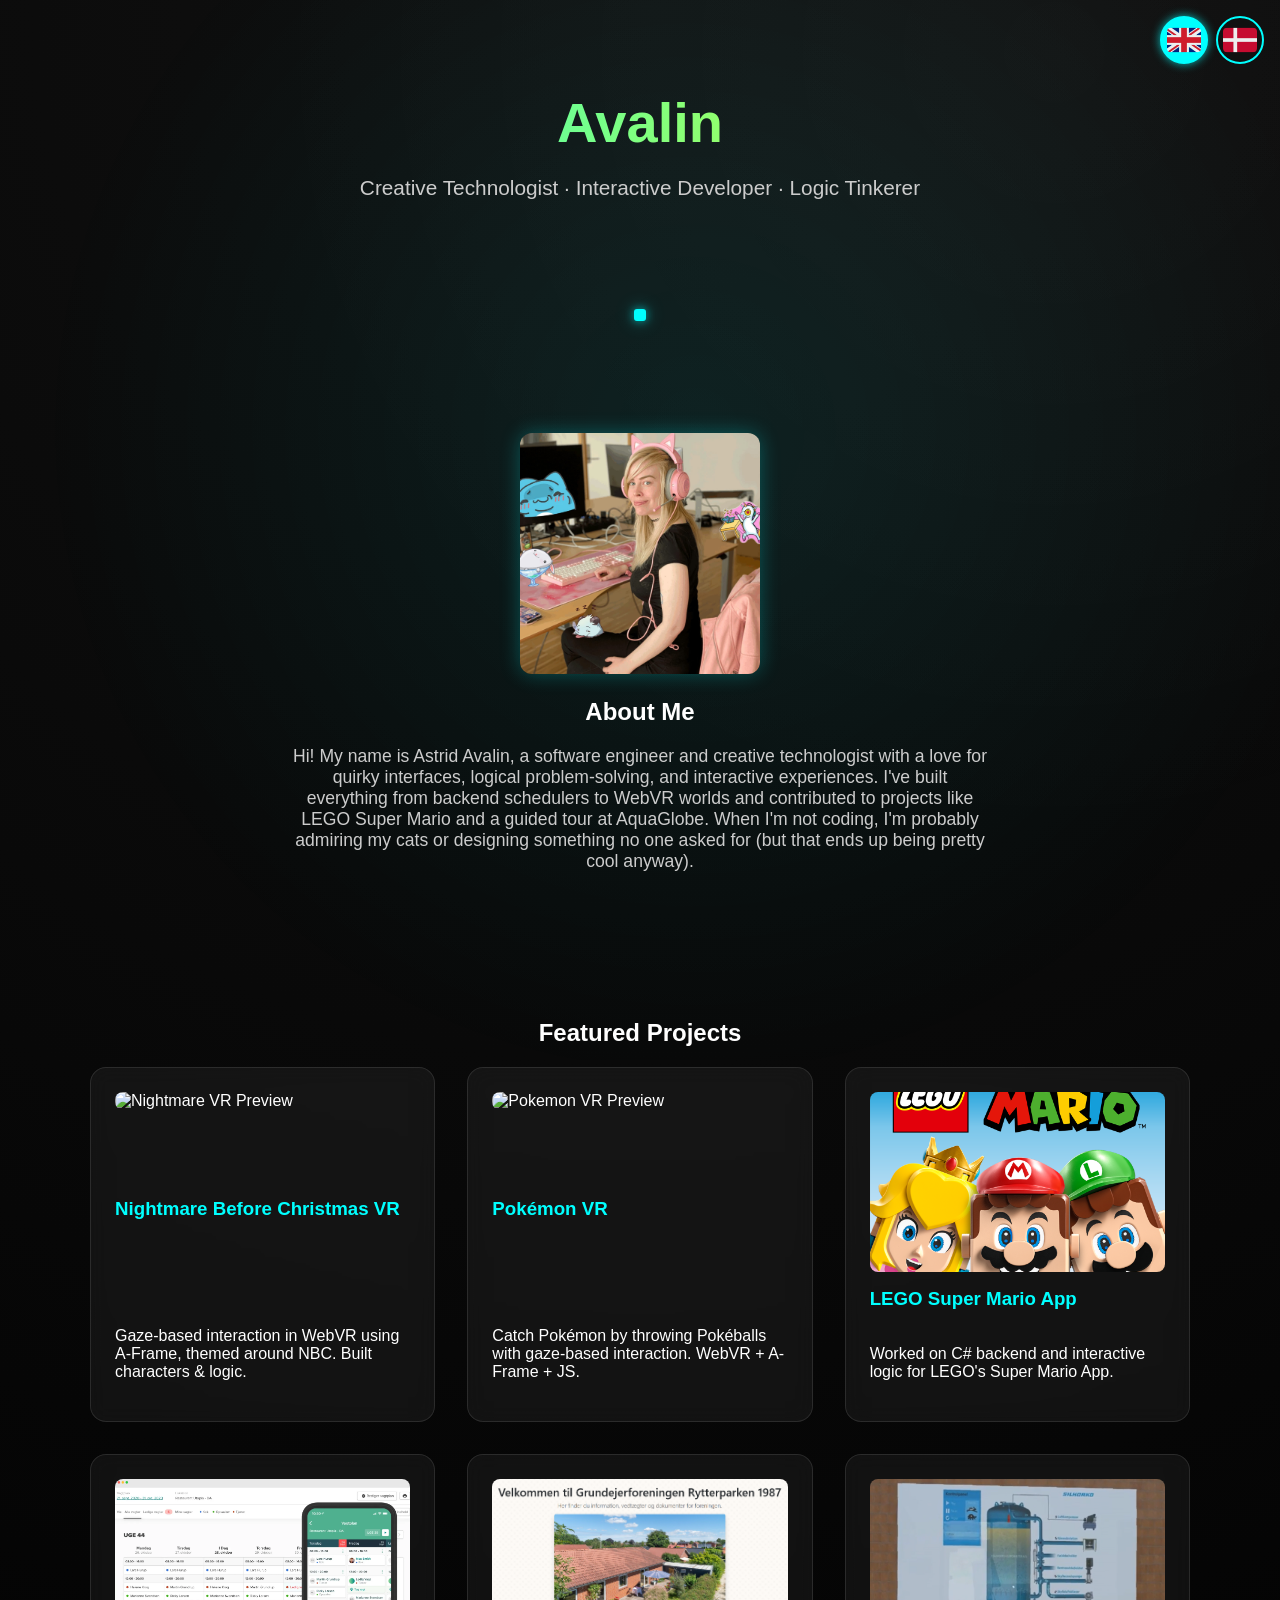
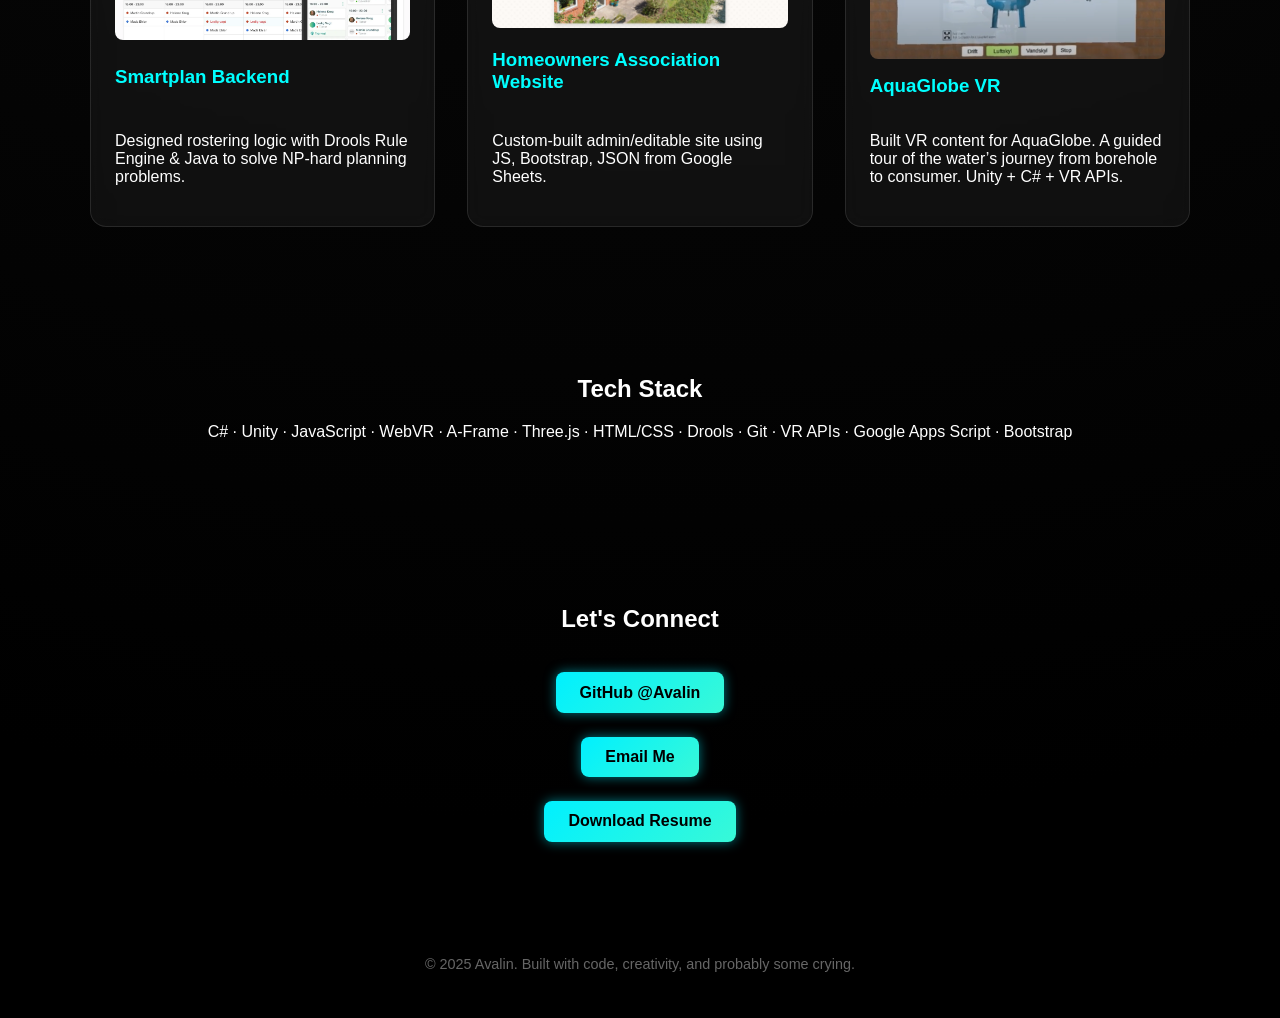
==== index.html @ 0e8fc6f9 "-" ====
<!DOCTYPE html>
<html lang="en">
  <head>
    <meta charset="UTF-8" />
    <title>Avalin | Creative Technologist</title>
    <link href="https://unpkg.com/aos@2.3.1/dist/aos.css" rel="stylesheet" />
    <link rel="stylesheet" href="styles.css" />
  </head>
  <body>
    <div class="lang-toggle-container">
      <button class="lang-btn" id="btn-en" data-lang="en">
        <img src="images/flags/en.png" alt="English" />
      </button>
      <button class="lang-btn" id="btn-da" data-lang="da">
        <img src="images/flags/da.png" alt="Danish" />
      </button>
    </div>

    <div id="content" data-aos="fade-down">
      <h1 data-i18n="name">Avalin</h1>
      <p class="tagline" data-i18n="tagline">Creative Technologist · Interactive Developer · Logic Tinkerer</p>
    </div>

    <div class="glow-divider" data-aos="fade-up"></div>

    <section class="about" data-aos="fade-up">
      <div class="about-flex">
        <div class="about-photo-wrapper">
          <img src="images/me.jpg" alt="Avalin at her setup" class="about-photo" />
        </div>
        <div class="about-text">
          <h2 data-i18n="about_title">About Me</h2>
          <p data-i18n="about_text">
            I'm Avalin — a creative technologist with a love for weird interfaces, logical problem-solving,
            and immersive experiences. I’ve built everything from backend schedulers to WebVR worlds and
            contributed to projects like LEGO Super Mario and AquaGlobe. When I’m not coding, I’m probably
            admiring cats or designing something nobody asked for (but everyone will secretly love).
          </p>
        </div>
      </div>
    </section>

    <section data-aos="fade-up">
      <h2 style="text-align:center;" data-i18n="projects_title">Featured Projects</h2>
      <div class="project-grid">
        <div class="project-card" data-aos="zoom-in">
          <img src="images/projects/nbfc.gif" alt="Nightmare VR Preview">
          <h3 data-i18n="project_nbfc_title">Nightmare Before Christmas VR</h3>
          <p data-i18n="project_nbfc_desc">Gaze-based interaction in WebVR using A-Frame, themed around NBC. Built characters & logic.</p>
        </div>
        <div class="project-card" data-aos="zoom-in">
          <img src="images/projects/pokemon.gif" alt="Pokemon VR Preview">
          <h3 data-i18n="project_pokemon_title">Pokémon VR</h3>
          <p data-i18n="project_pokemon_desc">Catch Pokémon by throwing Pokéballs with gaze-based interaction. WebVR + A-Frame + JS.</p>
        </div>
        <div class="project-card" onclick="window.open('https://www.amazon.com/gp/product/B08CNKKS9G', '_blank')" data-aos="zoom-in">
          <img src="images/projects/lego-super-mario.png" alt="LEGO Preview">
          <h3 data-i18n="project_lego_title">LEGO Super Mario App</h3>
          <p data-i18n="project_lego_desc">Worked on C# backend and interactive logic for LEGO's Super Mario App.</p>
        </div>
        <div class="project-card" onclick="window.open('https://smartplan.dk/', '_blank')" data-aos="zoom-in">
          <img src="images/projects/smartplan.png" alt="Smartplan Preview">
          <h3 data-i18n="project_smartplan_title">Smartplan Backend</h3>
          <p data-i18n="project_smartplan_desc">Designed rostering logic with Drools Rule Engine & Java to solve NP-hard planning problems.</p>
        </div>
        <div class="project-card" onclick="window.open('https://www.rytterpark.dk', '_blank')" data-aos="zoom-in">
          <img src="images/projects/rytterpark.png" alt="Rytterpark Preview">
          <h3 data-i18n="project_rytterpark_title">Homeowners Association Website</h3>
          <p data-i18n="project_rytterpark_desc">Custom-built admin/editable site using JS, Bootstrap, JSON from Google Sheets.</p>
        </div>
        <div class="project-card" onclick="window.open('https://www.via.dk/uddannelser/softwareingenioer/kate-og-astrid-softwareingenioer', '_blank')" data-aos="zoom-in">
          <img src="images/projects/aquaglobe.png" alt="AquaGlobe Preview">
          <h3 data-i18n="project_aquaglobe_title">AquaGlobe VR</h3>
          <p data-i18n="project_aquaglobe_desc">Built VR content for AquaGlobe. A guided tour of the water’s journey from borehole to consumer. Unity + C# + VR APIs.</p>
        </div>
      </div>
    </section>

    <section class="tech-stack" data-aos="fade-up">
      <h2 data-i18n="tech_title">Tech Stack</h2>
      <p data-i18n="tech_list">C# · Unity · JavaScript · WebVR · A-Frame · Three.js · HTML/CSS · Drools · Git · VR APIs · Google Apps Script · Bootstrap</p>
    </section>

    <section class="connect" data-aos="fade-up">
      <h2 data-i18n="connect_title">Let's Connect</h2>
      <a href="https://github.com/Avalin" class="resume-btn" target="_blank" data-i18n="github">GitHub @Avalin</a>
      <a href="mailto:astridavalin@gmail.com" class="resume-btn" data-i18n="email">Email Me</a>
      <a href="documents/CV.pdf" class="resume-btn" download data-i18n="resume">Download Resume</a>
    </section>

    <footer>
      <p data-i18n="footer">© 2025 Avalin. Built with code, creativity, and probably some crying.</p>
    </footer>

    <script src="https://cdnjs.cloudflare.com/ajax/libs/three.js/r128/three.min.js"></script>
    <script src="https://unpkg.com/aos@2.3.1/dist/aos.js"></script>
    <script src="main.js"></script>
    <script src="locale.js"></script>
  </body>
</html>
---- styles.css ----
html, body {
    margin: 0;
    padding: 0;
    min-height: 100vh;
    font-family: 'Segoe UI', sans-serif;
    background: radial-gradient(circle at top, #101010 0%, #000 90%);
    color: white;
    overflow-x: hidden;
    scroll-behavior: smooth;
    position: relative;
  }
  
  body::before {
    content: "";
    position: fixed;
    top: -200px;
    left: -200px;
    width: 140%;
    height: 140%;
    background: radial-gradient(circle at center, rgba(0, 255, 255, 0.08), transparent 60%),
                radial-gradient(circle at 70% 20%, rgba(255, 255, 255, 0.03), transparent 50%);
    pointer-events: none;
    z-index: 0;
    animation: slowGlow 20s infinite alternate ease-in-out;
  }
  
  @keyframes slowGlow {
    0% { transform: scale(1) rotate(0deg); }
    100% { transform: scale(1.2) rotate(15deg); }
  }
  
  canvas {
    position: fixed;
    top: 0;
    left: 0;
    z-index: 0;
    pointer-events: none;
  }
  
  #content {
    position: relative;
    z-index: 1;
    text-align: center;
    padding: 10vh 2rem 5vh;
  }

  .about-container {
    display: flex;
    flex-direction: row;
    align-items: center;
    justify-content: center;
    gap: 2rem;
    flex-wrap: wrap;
  }
  
  .about-photo {
    width: 240px;
    border-radius: 12px;
    box-shadow: 0 0 20px #0ff4;
  }  

  .glow-divider {
    width: 12px;
    height: 12px;
    margin: 0 auto 3rem;
    background: #0ff;
    border-radius: 3px;
    box-shadow: 0 0 10px #0ff9, 0 0 20px #0ff5;
    animation: bobble 3s ease-in-out infinite alternate;
  }
  
  h1 {
    font-size: 3.5rem;
    margin: 0;
    background: linear-gradient(to right, #0ff, #ff0);
    -webkit-background-clip: text;
    -webkit-text-fill-color: transparent;
  }
  
  p.tagline {
    font-size: 1.3rem;
    color: #ccc;
    margin-bottom: 4rem;
  }
  
  section {
    padding: 4rem 2rem;
    max-width: 1100px;
    margin: 0 auto;
    position: relative;
    z-index: 1;
  }
  
  .project-grid {
    display: grid;
    grid-template-columns: repeat(auto-fit, minmax(280px, 1fr));
    gap: 2rem;
  }
  
  .project-card {
    background: rgba(255, 255, 255, 0.05);
    border: 1px solid rgba(255, 255, 255, 0.1);
    padding: 1.5rem;
    border-radius: 16px;
    transition: transform 0.3s ease, box-shadow 0.3s ease;
    backdrop-filter: blur(10px);
    cursor: pointer;
    display: flex;
    flex-direction: column;
    justify-content: space-between;
  }
  
  .project-card:hover {
    transform: translateY(-6px);
    box-shadow: 0 0 20px #0ff5;
  }
  
  .project-card img {
    width: 100%;
    max-height: 180px;
    object-fit: cover;
    border-radius: 8px;
    margin-bottom: 1rem;
  }
  
  .project-card h3 {
    color: #0ff;
    margin-top: 0;
  }
  
  a {
    color: #0ff;
    text-decoration: none;
  }
  
  .tech-stack, .about {
    text-align: center;
  }
  
  .connect {
    text-align: center;
    display: flex;
    flex-direction: column;
    align-items: center;
    gap: 1rem;
  }
  
  .connect a {
    display: inline-block;
    text-align: center;
  }
  
  .about p {
    max-width: 700px;
    margin: 0 auto;
    font-size: 1.1rem;
    color: #ccc;
  }
  
  .resume-btn {
    background: linear-gradient(135deg, #00f0ff, #38f9d7);
    color: #000;
    padding: 0.7rem 1.5rem;
    border: none;
    border-radius: 8px;
    font-weight: bold;
    cursor: pointer;
    text-decoration: none;
    margin: 0.25rem 0;
    width: fit-content;
    box-shadow: 0 0 12px #00f0ff80;
    transition: background 0.3s ease;
  }
  
  .resume-btn:hover {
    background: linear-gradient(135deg, #38f9d7, #00f0ff);
  }
  
  footer {
    text-align: center;
    padding: 2rem;
    font-size: 0.9rem;
    color: #666;
  }
  
  @media (max-width: 600px) {
    h1 {
      font-size: 2.2rem;
    }
    p.tagline {
      font-size: 1rem;
    }
    .project-card p {
      font-size: 0.9rem;
    }
  }
  
  .lang-toggle-container {
    position: fixed;
    top: 1rem;
    right: 1rem;
    z-index: 10;
    display: flex;
    gap: 0.5rem;
  }
  
  .lang-btn {
    width: 48px;
    height: 48px;
    border-radius: 999px;
    border: 2px solid #0ff;
    background: transparent;
    cursor: pointer;
    padding: 6px;
    display: flex;
    align-items: center;
    justify-content: center;
    transition: all 0.25s ease;
  }
  
  .lang-btn img {
    width: 34px;
    height: 34px;
    object-fit: contain;
  }
  
  .lang-btn:hover {
    background: rgba(0, 255, 255, 0.08);
  }
  
  .lang-btn.active {
    background: #0ff;
    box-shadow: 0 0 10px #0ffb;
    pointer-events: none;
  }
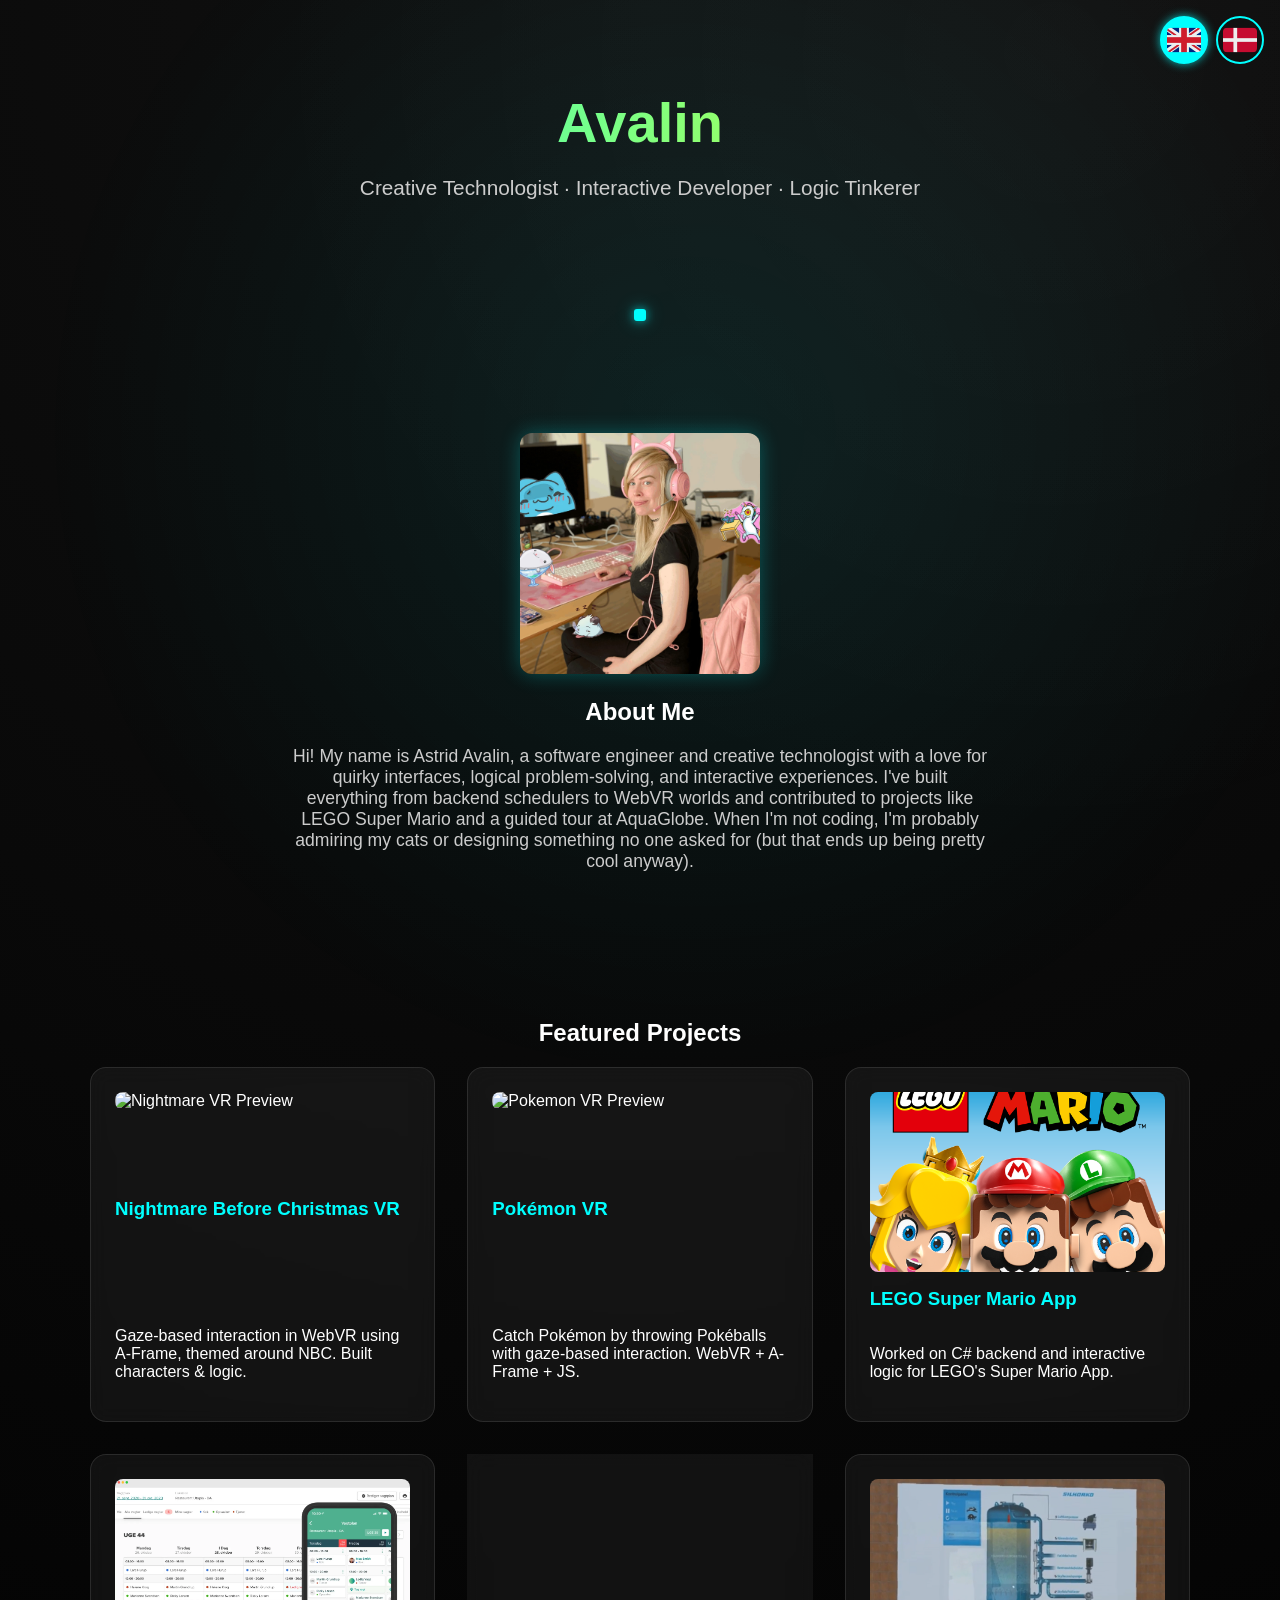
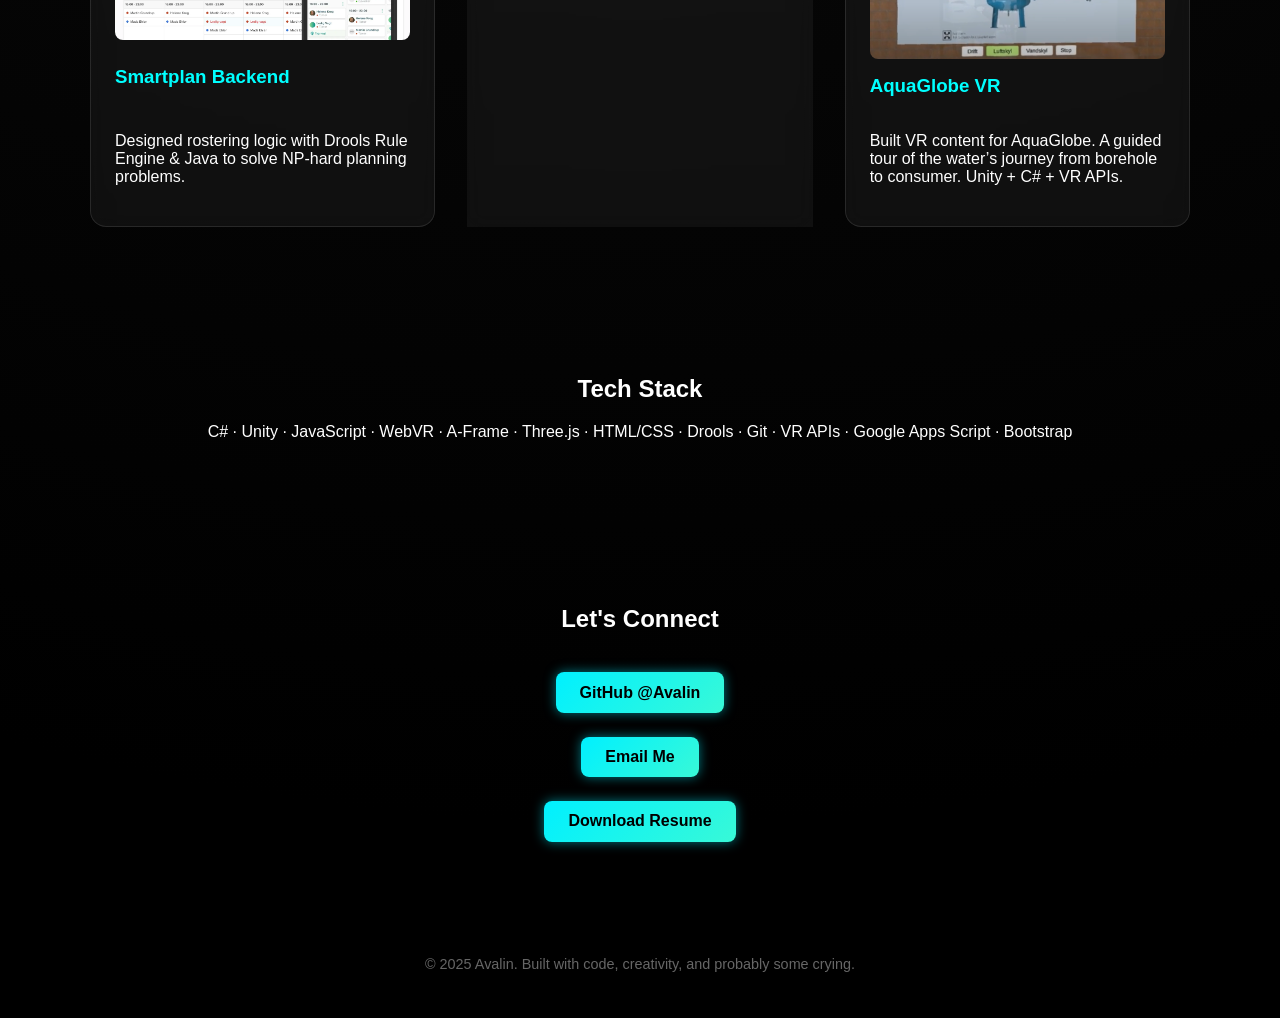
==== commit 320dcc99: "Added both CVs" ====
--- a/index.html
+++ b/index.html
@@ -85,7 +85,7 @@
       <h2 data-i18n="connect_title">Let's Connect</h2>
       <a href="https://github.com/Avalin" class="resume-btn" target="_blank" data-i18n="github">GitHub @Avalin</a>
       <a href="mailto:astridavalin@gmail.com" class="resume-btn" data-i18n="email">Email Me</a>
-      <a href="documents/CV.pdf" class="resume-btn" download data-i18n="resume">Download Resume</a>
+      <a href="documents/CV-2025-EN.pdf" class="resume-btn" download data-i18n="resume">Download Resume</a>
     </section>
 
     <footer>
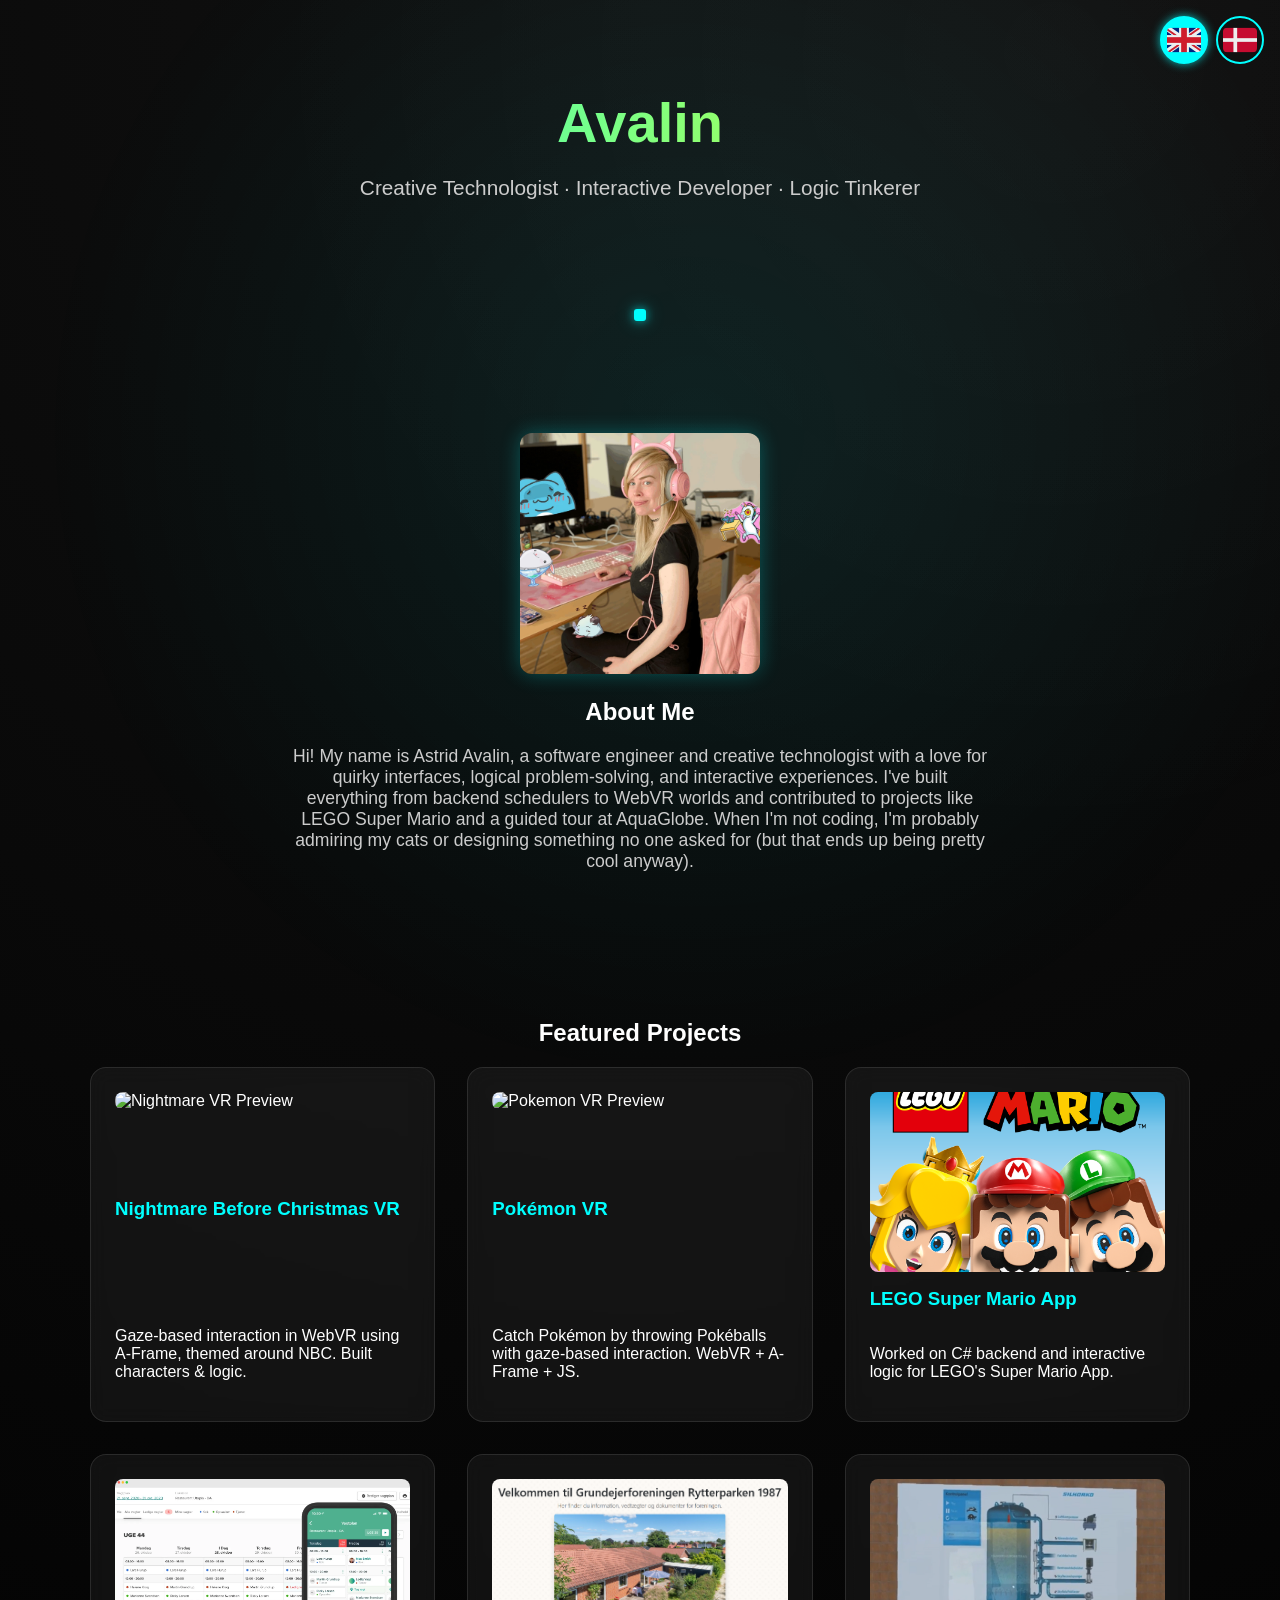
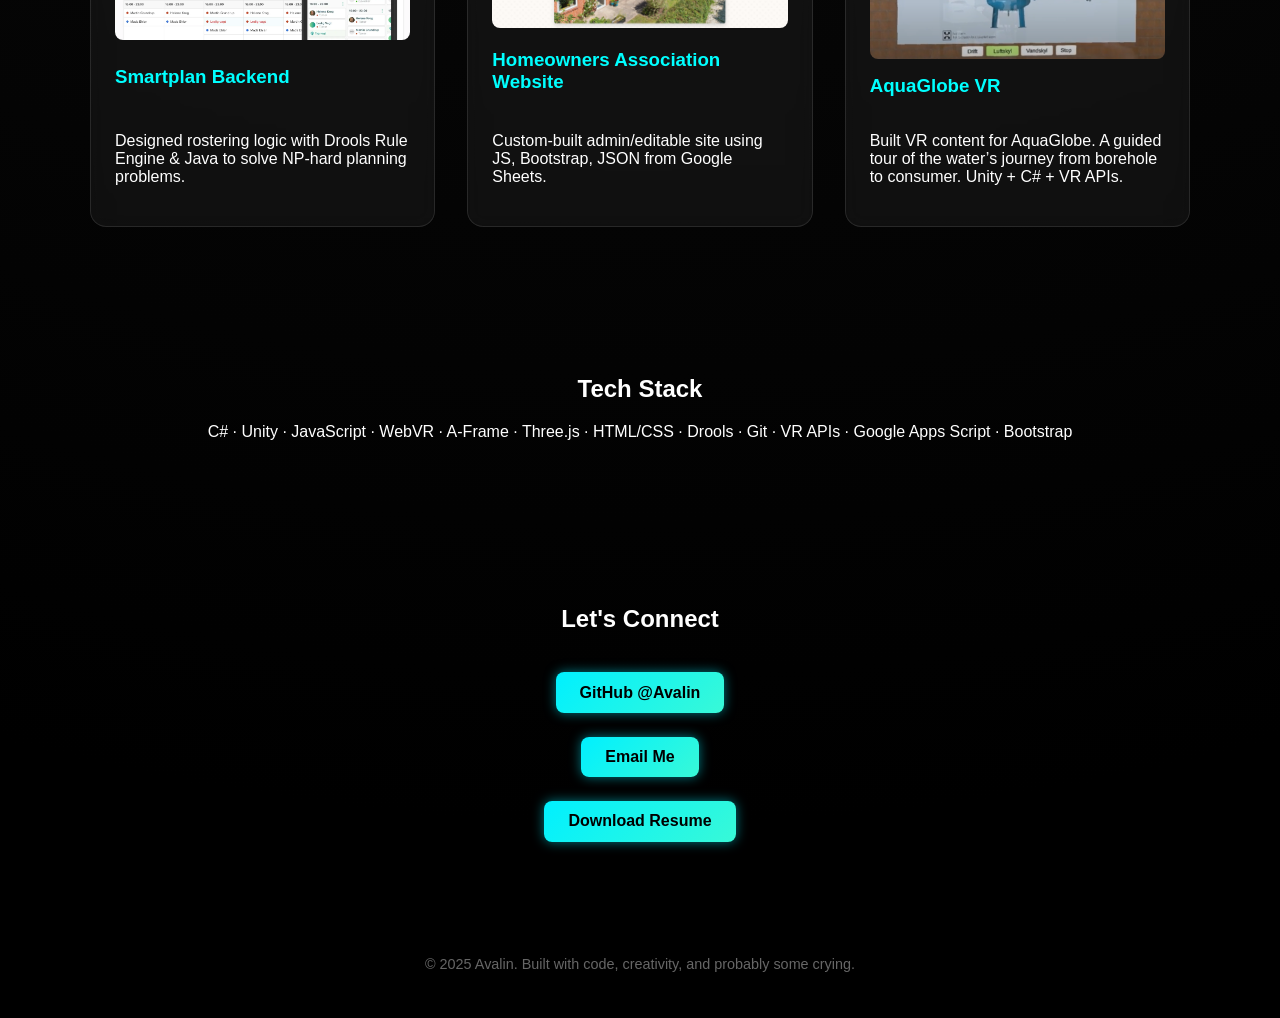
==== commit 2da2cf7a: "Update index.html" ====
--- a/index.html
+++ b/index.html
@@ -56,7 +56,7 @@
         <div class="project-card" onclick="window.open('https://www.amazon.com/gp/product/B08CNKKS9G', '_blank')" data-aos="zoom-in">
           <img src="images/projects/lego-super-mario.png" alt="LEGO Preview">
           <h3 data-i18n="project_lego_title">LEGO Super Mario App</h3>
-          <p data-i18n="project_lego_desc">Worked on C# backend and interactive logic for LEGO's Super Mario App.</p>
+          <p data-i18n="project_lego_desc">Worked in Unity C# for the interactive logic in LEGO's Super Mario App.</p>
         </div>
         <div class="project-card" onclick="window.open('https://smartplan.dk/', '_blank')" data-aos="zoom-in">
           <img src="images/projects/smartplan.png" alt="Smartplan Preview">
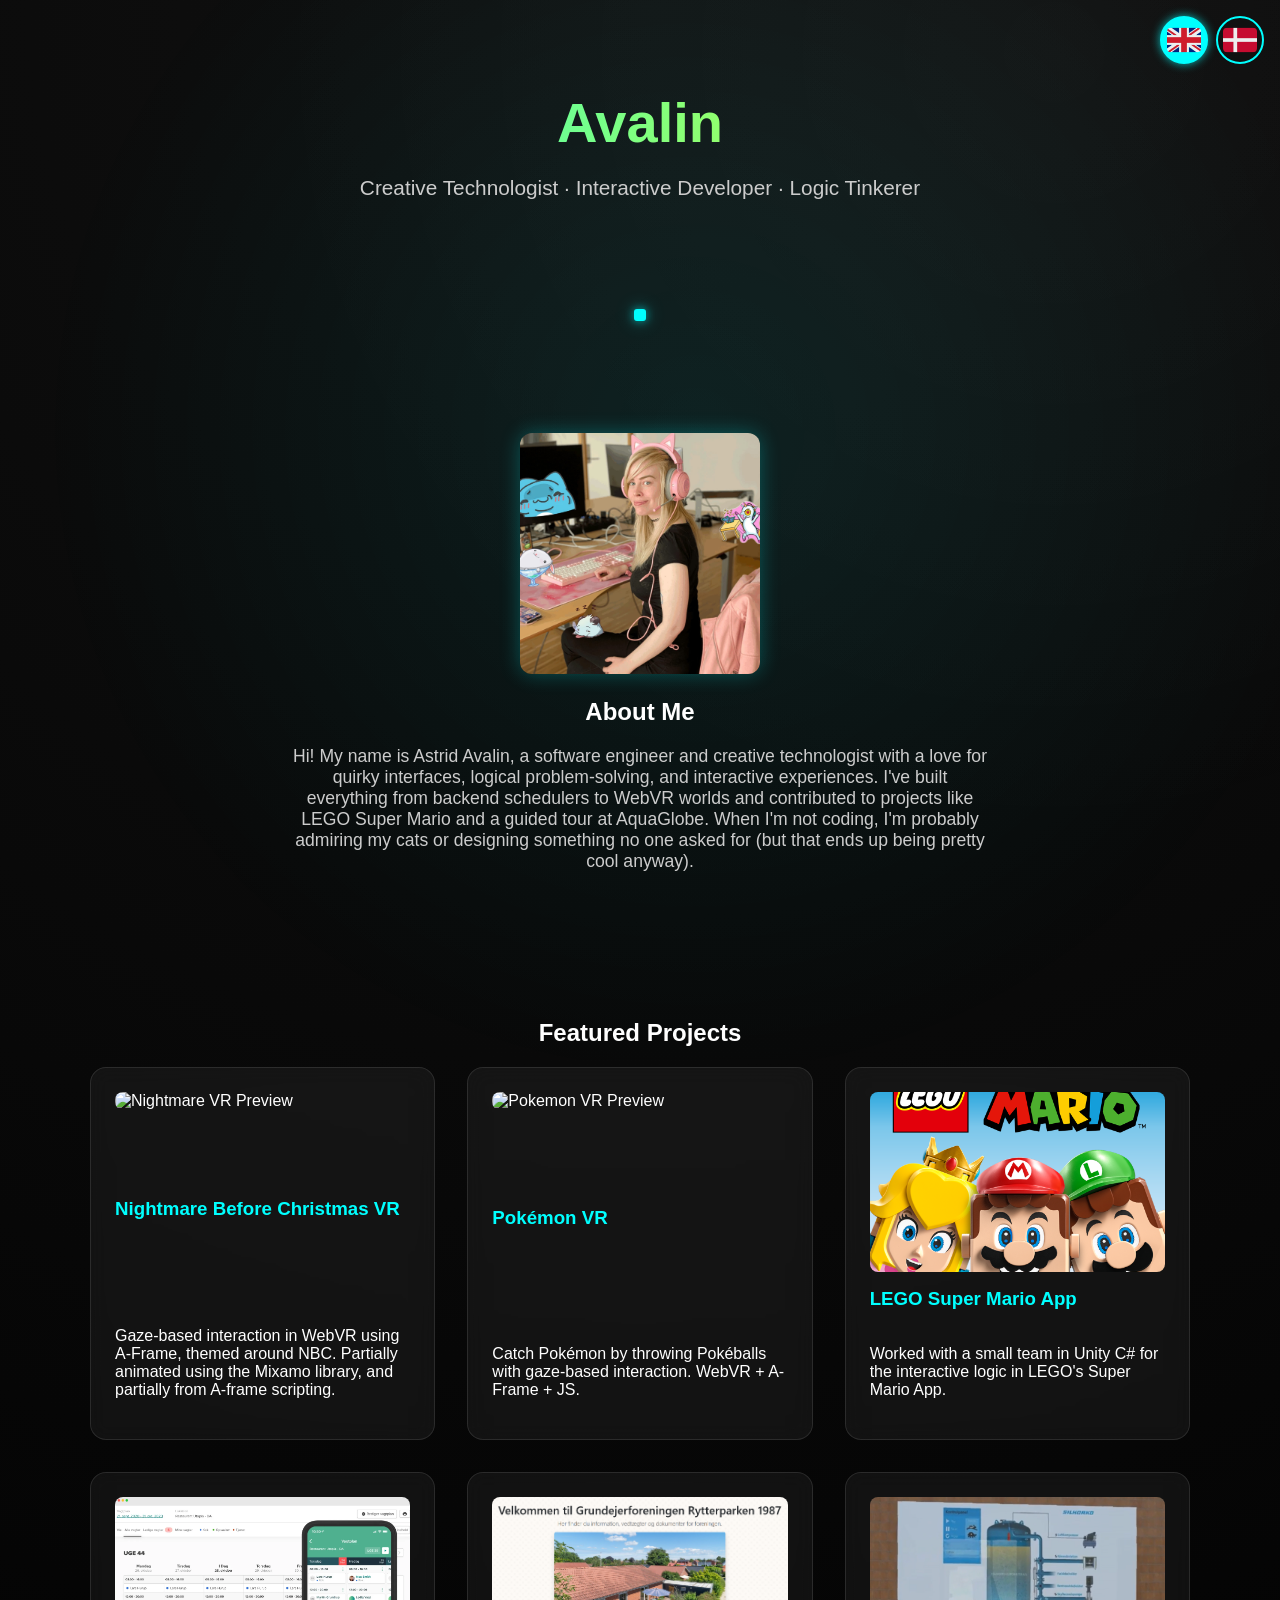
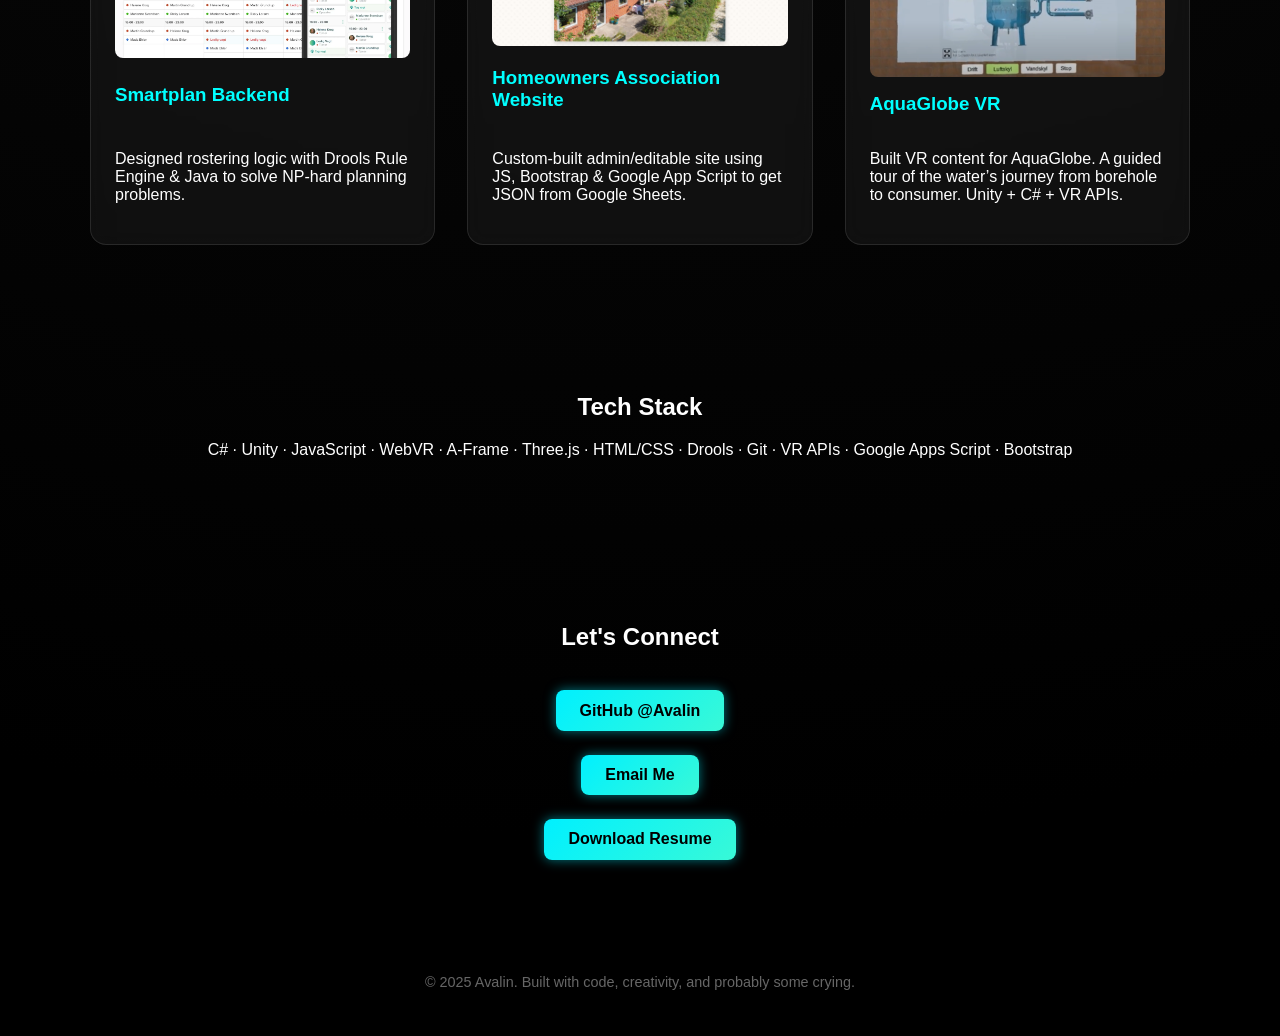
==== commit e87595cf: "Added Favicon" ====
--- a/index.html
+++ b/index.html
@@ -5,6 +5,14 @@
     <title>Avalin | Creative Technologist</title>
     <link href="https://unpkg.com/aos@2.3.1/dist/aos.css" rel="stylesheet" />
     <link rel="stylesheet" href="styles.css" />
+    <!-- Favicon -->
+    <link rel="apple-touch-icon" sizes="180x180" href="favicon/apple-touch-icon.png">
+    <link rel="icon" type="image/png" sizes="32x32" href="favicon/favicon-96x96.png">
+    <link rel="icon" type="image/png" sizes="192x192" href="favicon/web-app-manifest-192x192.png">
+    <link rel="icon" type="image/png" sizes="512x512" href="favicon/web-app-manifest-512x512.png">
+    <link rel="icon" type="image/svg+xml" href="favicon/favicon.svg">
+    <link rel="manifest" href="favicon/site.webmanifest">
+    <link rel="shortcut icon" href="favicon/favicon.ico">
   </head>
   <body>
     <div class="lang-toggle-container">
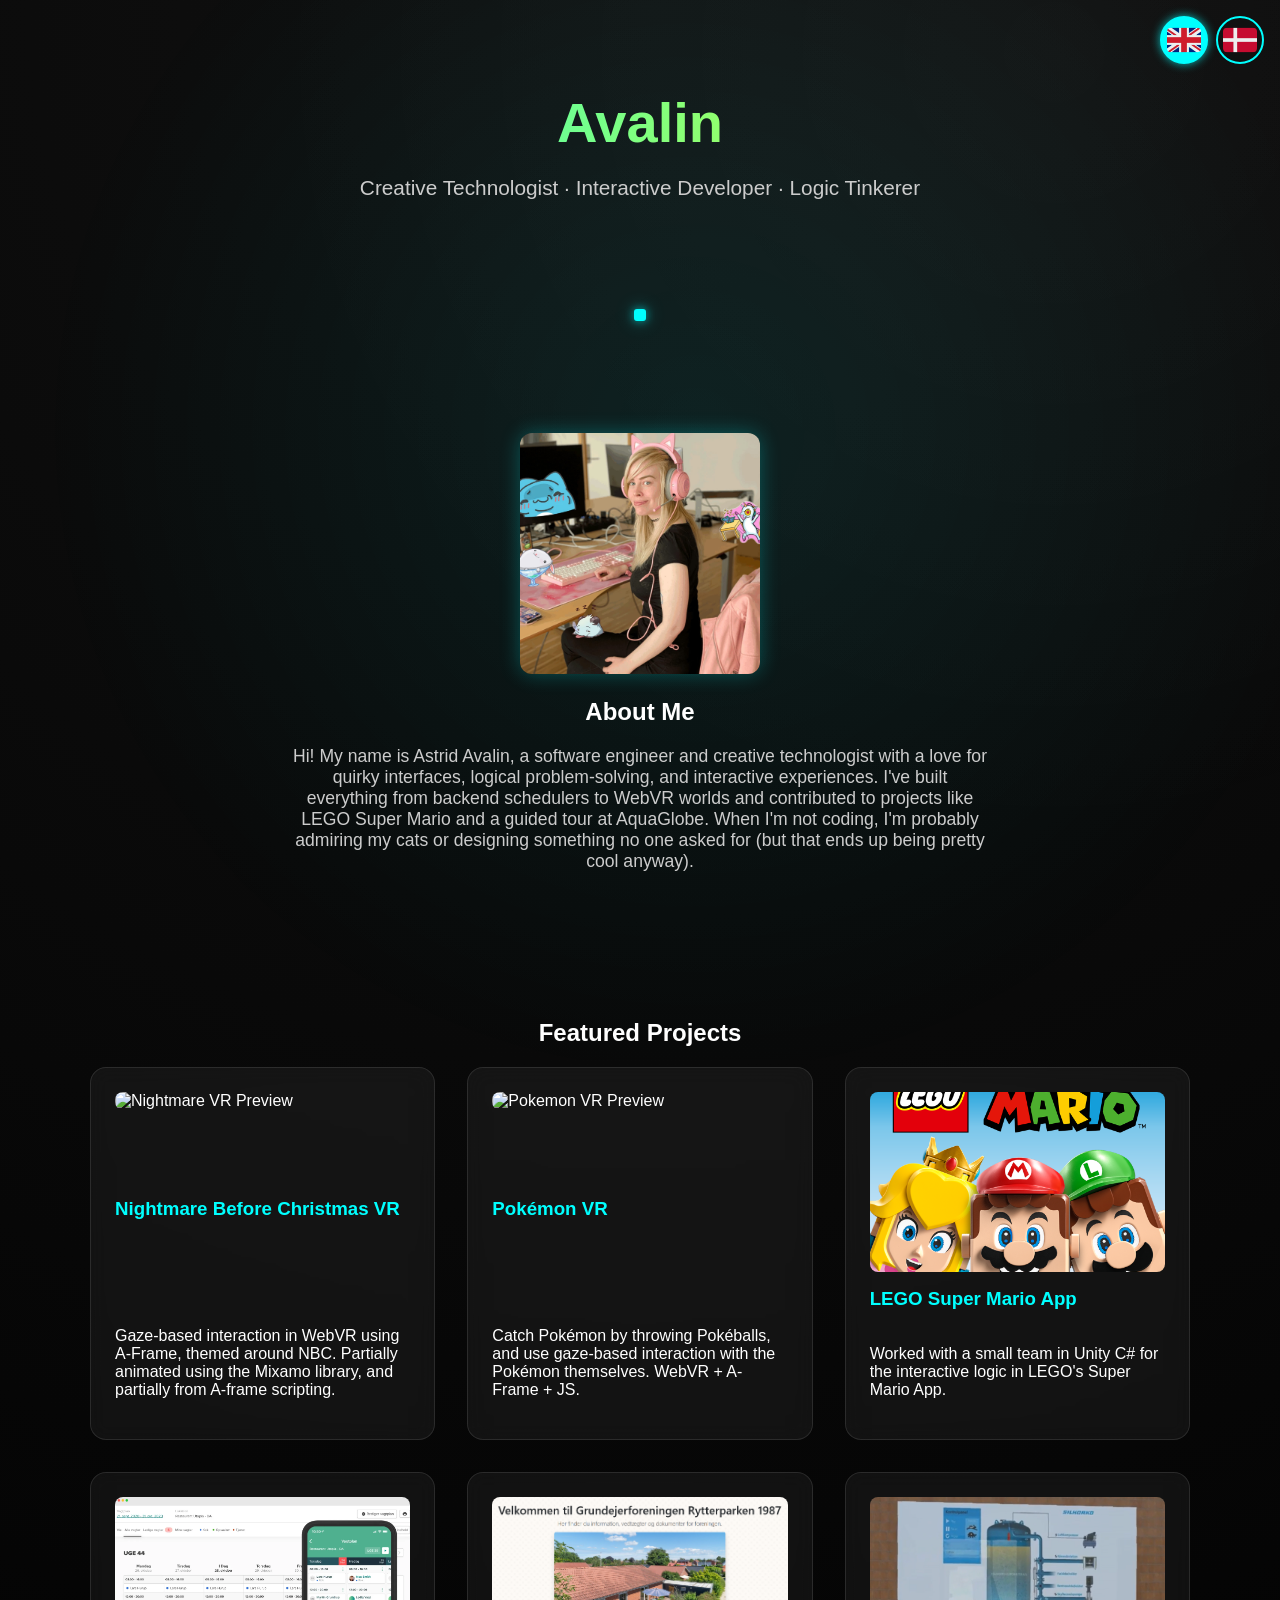
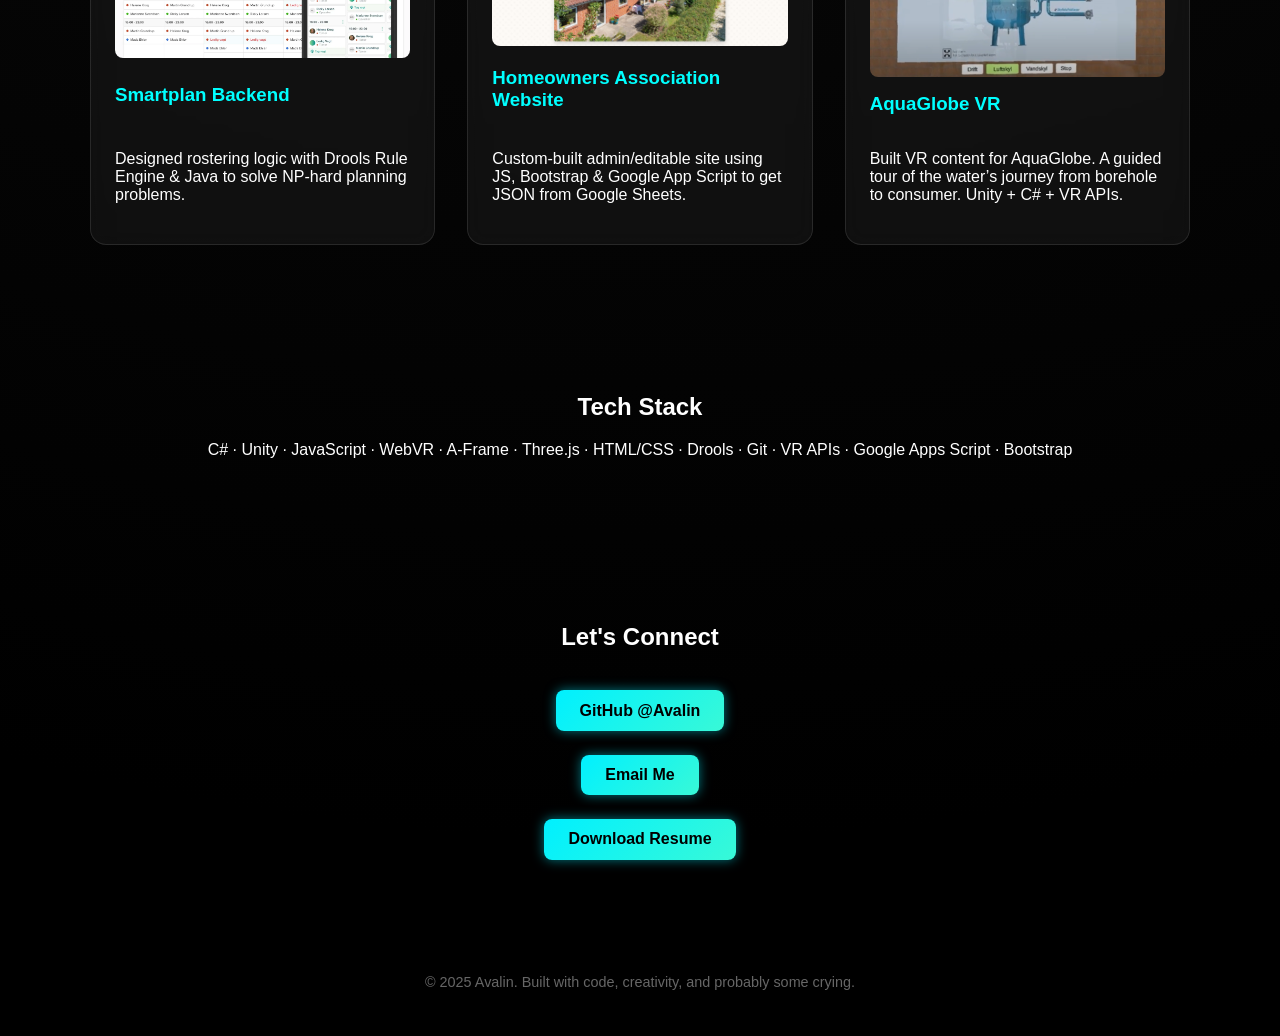
==== commit 2a1bae07: "-" ====
--- a/index.html
+++ b/index.html
@@ -59,7 +59,7 @@
         <div class="project-card" data-aos="zoom-in">
           <img src="images/projects/pokemon.gif" alt="Pokemon VR Preview">
           <h3 data-i18n="project_pokemon_title">Pokémon VR</h3>
-          <p data-i18n="project_pokemon_desc">Catch Pokémon by throwing Pokéballs with gaze-based interaction. WebVR + A-Frame + JS.</p>
+          <p data-i18n="project_pokemon_desc">Catch Pokémon by throwing Pokéballs, and use gaze-based interaction with the Pokémon themselves. WebVR + A-Frame + JS.</p>
         </div>
         <div class="project-card" onclick="window.open('https://www.amazon.com/gp/product/B08CNKKS9G', '_blank')" data-aos="zoom-in">
           <img src="images/projects/lego-super-mario.png" alt="LEGO Preview">
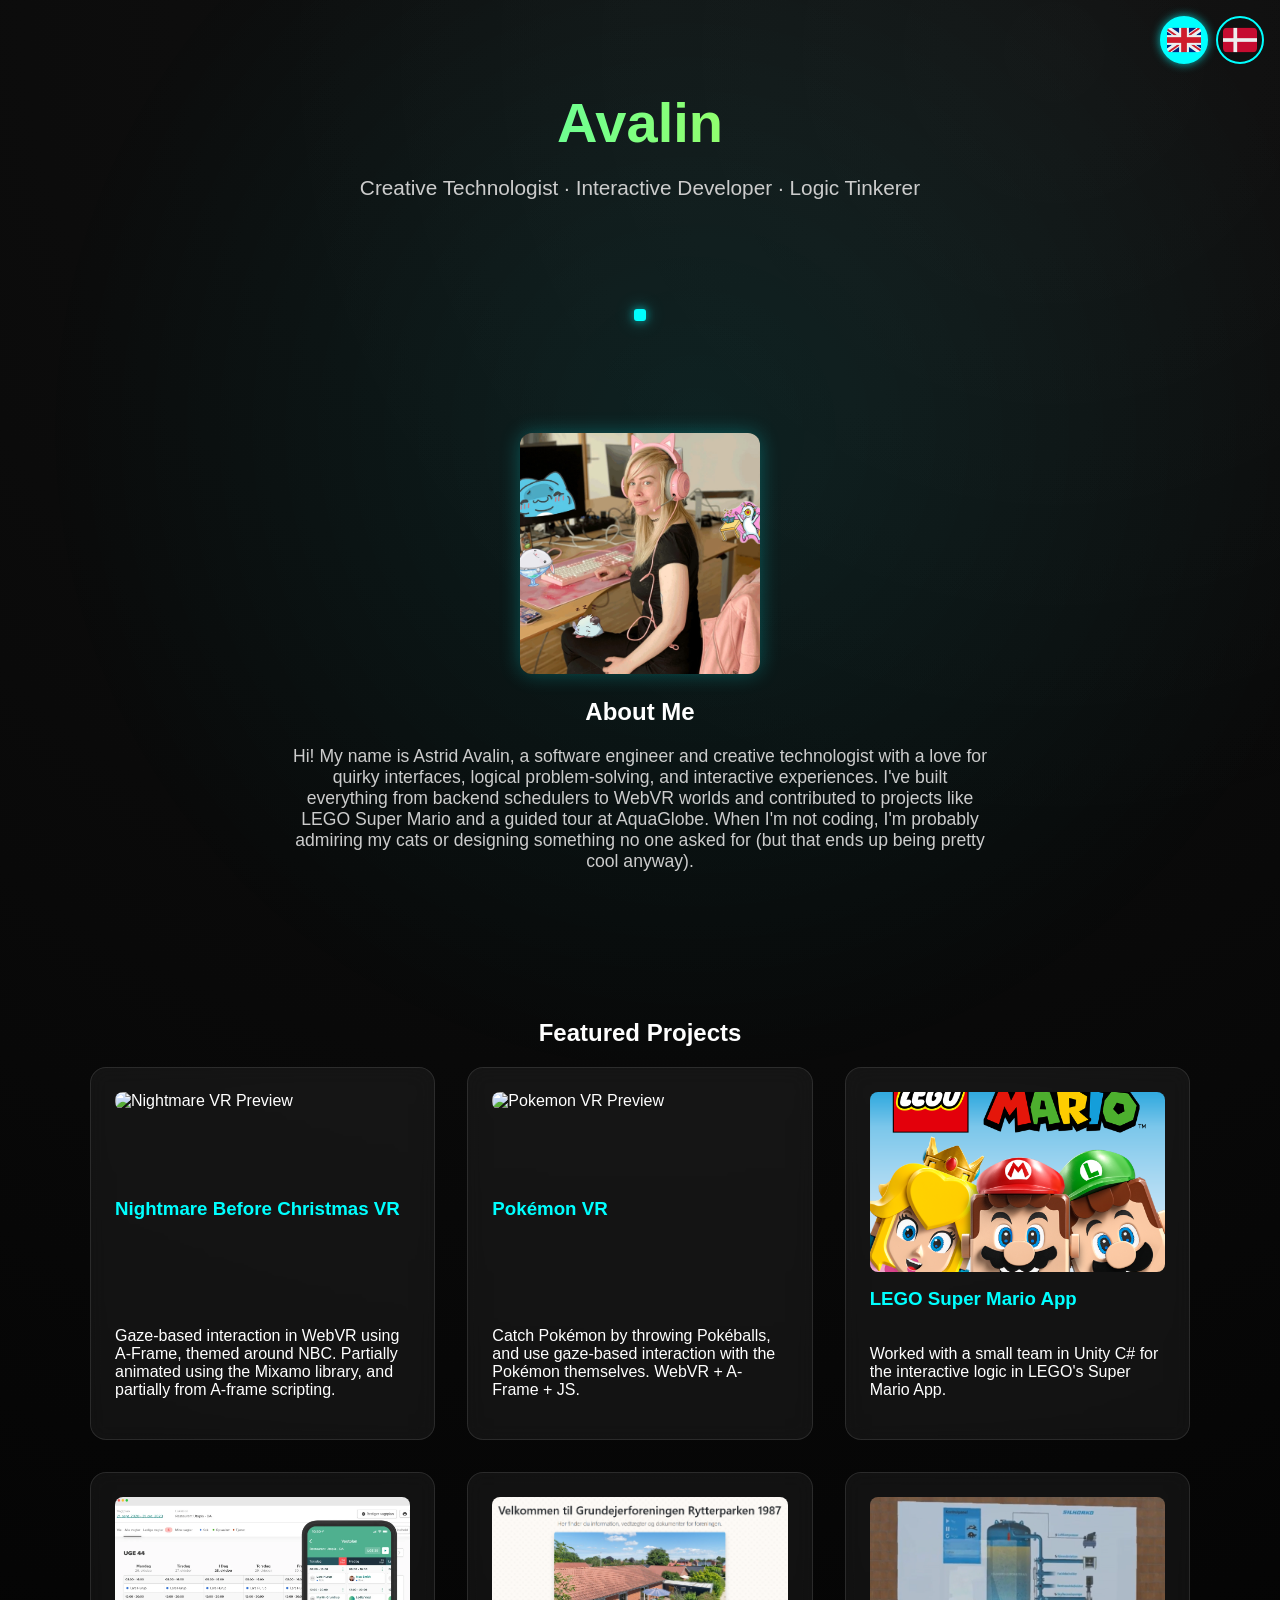
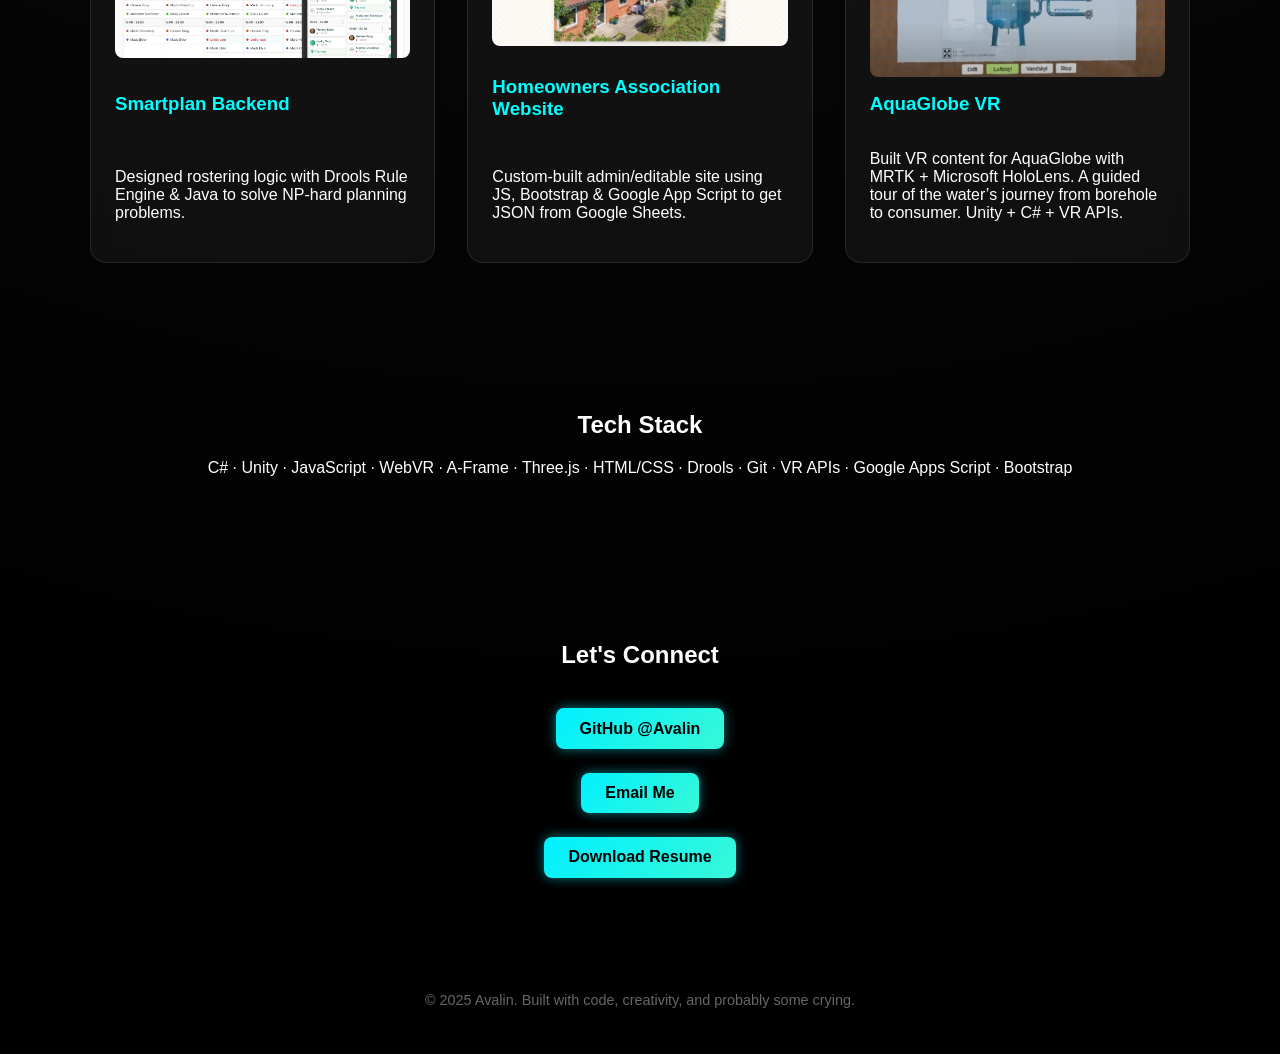
==== commit 03a6fa47: "Update index.html" ====
--- a/index.html
+++ b/index.html
@@ -71,7 +71,7 @@
           <h3 data-i18n="project_smartplan_title">Smartplan Backend</h3>
           <p data-i18n="project_smartplan_desc">Designed rostering logic with Drools Rule Engine & Java to solve NP-hard planning problems.</p>
         </div>
-        <div class="project-card" onclick="window.open('https://www.rytterpark.dk', '_blank')" data-aos="zoom-in">
+        <div class="project-card" onclick="window.open('https://www.rytterparken1987.dk', '_blank')" data-aos="zoom-in">
           <img src="images/projects/rytterpark.png" alt="Rytterpark Preview">
           <h3 data-i18n="project_rytterpark_title">Homeowners Association Website</h3>
           <p data-i18n="project_rytterpark_desc">Custom-built admin/editable site using JS, Bootstrap, JSON from Google Sheets.</p>
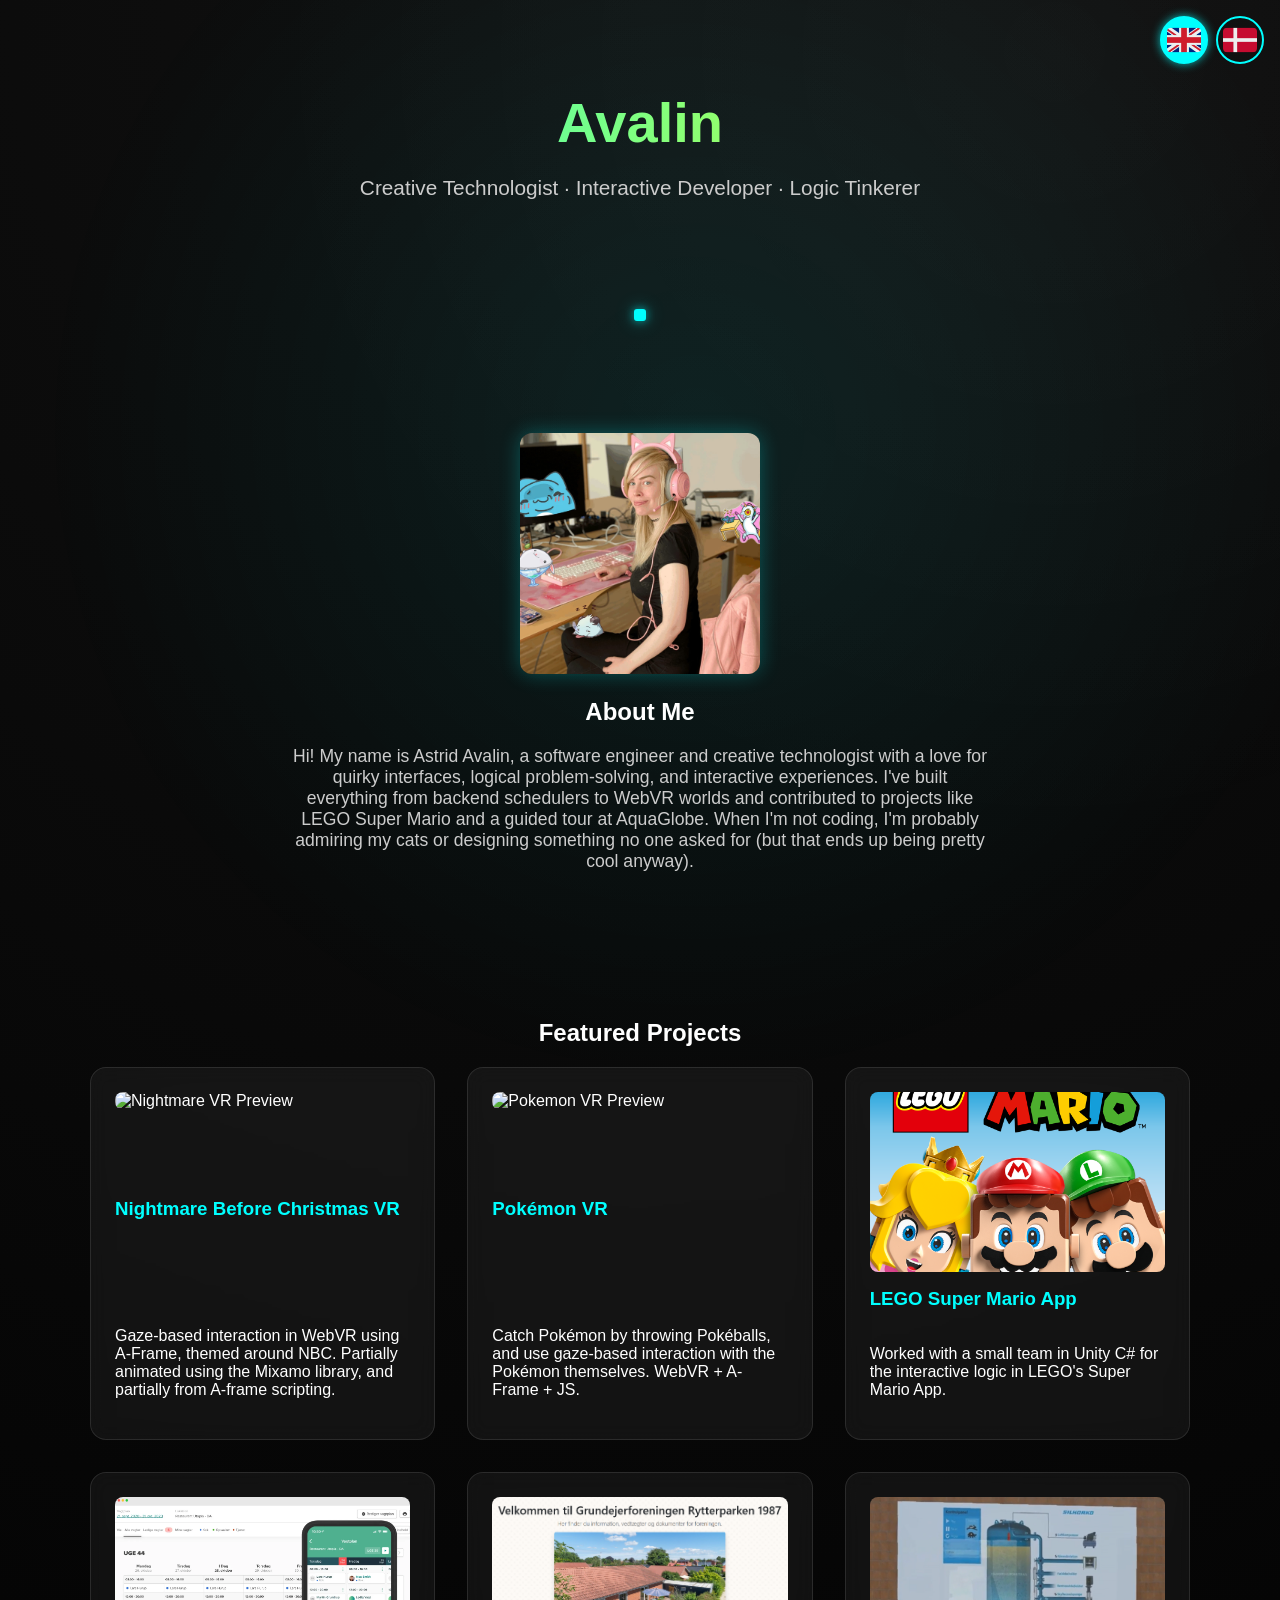
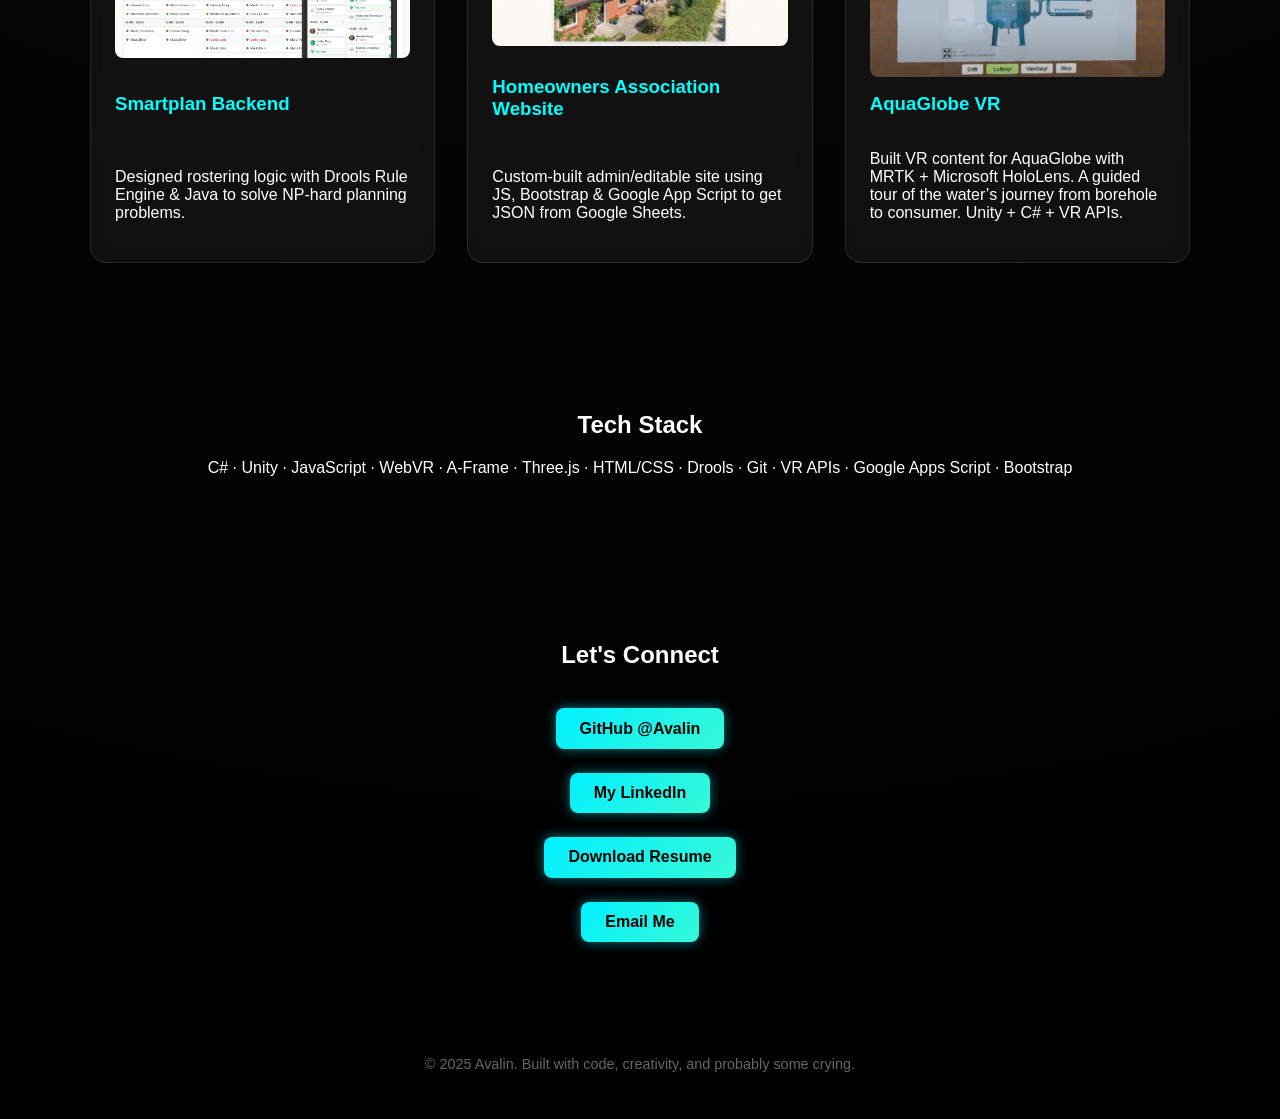
==== commit 94f01536: "Update index.html" ====
--- a/index.html
+++ b/index.html
@@ -92,8 +92,9 @@
     <section class="connect" data-aos="fade-up">
       <h2 data-i18n="connect_title">Let's Connect</h2>
       <a href="https://github.com/Avalin" class="resume-btn" target="_blank" data-i18n="github">GitHub @Avalin</a>
+      <a href="https://www.linkedin.com/in/astridavalin/" class="resume-btn" target="_blank" data-i18n="linkedin">My LinkedIn</a>
+      <a href="documents/CV-2025-EN.pdf" class="resume-btn" download data-i18n="resume">Download Resume</a>
       <a href="mailto:astridavalin@gmail.com" class="resume-btn" data-i18n="email">Email Me</a>
-      <a href="documents/CV-2025-EN.pdf" class="resume-btn" download data-i18n="resume">Download Resume</a>
     </section>
 
     <footer>
